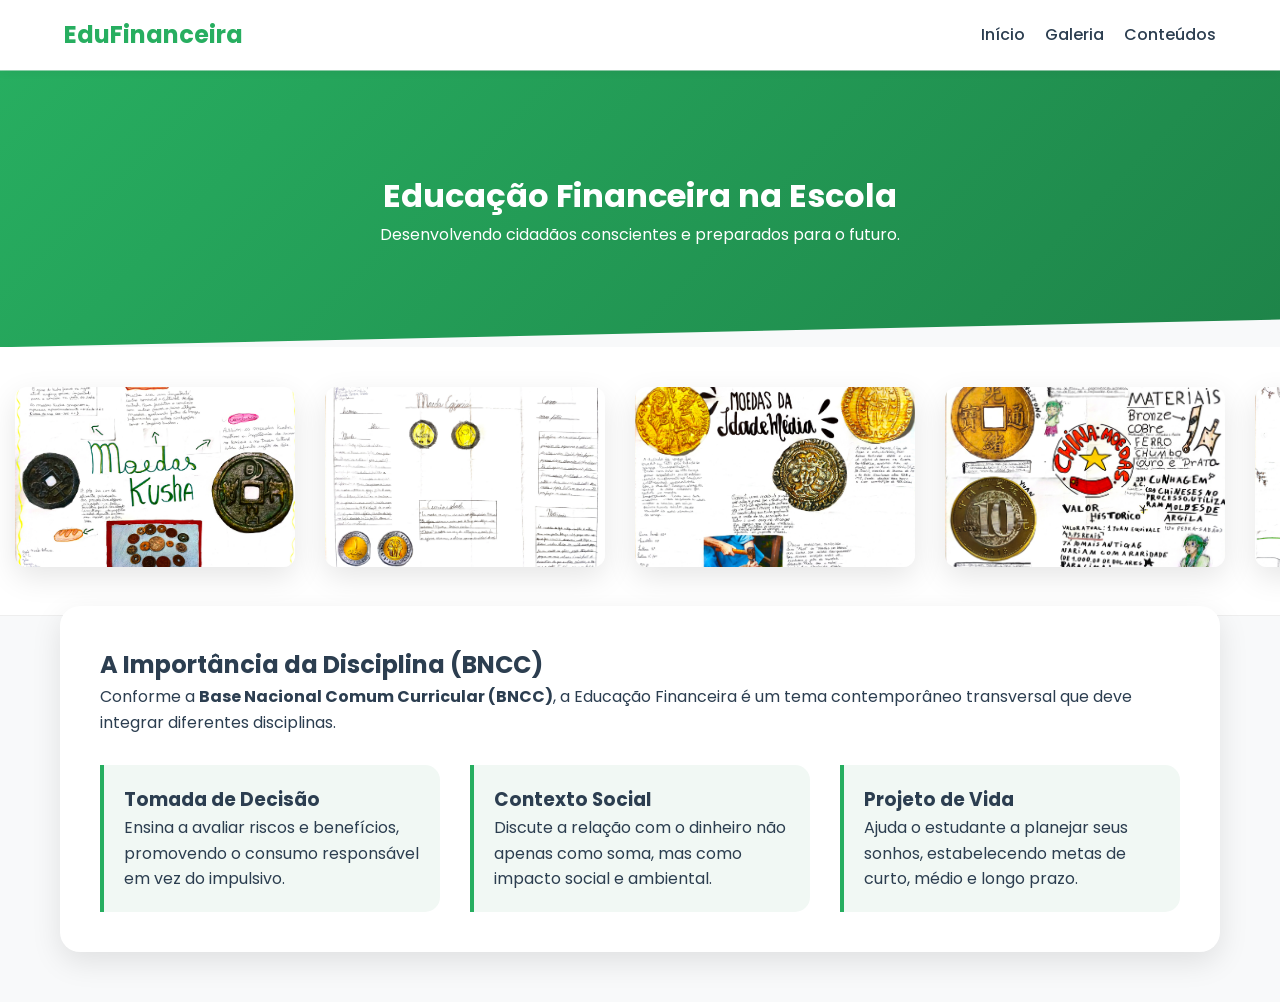
==== index.html @ 7f859f15 "Add initial EduFinanceira site pages and assets Introduce the initial website for EduFinanceira: add" ====
<!DOCTYPE html>
<html lang="pt-br">
<head>
    <meta charset="UTF-8">
    <meta name="viewport" content="width=device-width, initial-scale=1.0">
    <title>Educação Financeira - BNCC</title>
    <link href="https://fonts.googleapis.com/css2?family=Poppins:wght@300;400;600;700&display=swap" rel="stylesheet">
    <link href="https://unpkg.com/aos@2.3.1/dist/aos.css" rel="stylesheet">
    <link rel="stylesheet" href="css/style.css">
</head>
<body>
    <nav>
        <div class="logo">EduFinanceira</div>
        <ul class="nav-links">
            <li><a href="index.html">Início</a></li>
            <li><a href="galeria.html">Galeria</a></li>
            <li><a href="conteudos.html">Conteúdos</a></li>
        </ul>
    </nav>

    <header>
        <h1 data-aos="zoom-in">Educação Financeira na Escola</h1>
        <p data-aos="fade-up" data-aos-delay="200">Desenvolvendo cidadãos conscientes e preparados para o futuro.</p>
    </header>

    <a href="galeria.html" title="Clique para ver a galeria completa" style="text-decoration: none; display: block;">
        <section class="slider">
            <div class="slider-track" id="slider-home">
                </div>
        </section>
    </a>

    <div class="container">
        <article class="bncc-card" data-aos="fade-up">
            <h2>A Importância da Disciplina (BNCC)</h2>
            <p>Conforme a <b>Base Nacional Comum Curricular (BNCC)</b>, a Educação Financeira é um tema contemporâneo transversal que deve integrar diferentes disciplinas.</p>
            
            <div class="bncc-grid">
                <div class="bncc-item" data-aos="fade-right" data-aos-delay="100">
                    <h3>Tomada de Decisão</h3>
                    <p>Ensina a avaliar riscos e benefícios, promovendo o consumo responsável em vez do impulsivo.</p>
                </div>
                <div class="bncc-item" data-aos="fade-up" data-aos-delay="200">
                    <h3>Contexto Social</h3>
                    <p>Discute a relação com o dinheiro não apenas como soma, mas como impacto social e ambiental.</p>
                </div>
                <div class="bncc-item" data-aos="fade-left" data-aos-delay="300">
                    <h3>Projeto de Vida</h3>
                    <p>Ajuda o estudante a planejar seus sonhos, estabelecendo metas de curto, médio e longo prazo.</p>
                </div>
            </div>
        </article>
    </div>

    <script src="https://unpkg.com/aos@2.3.1/dist/aos.js"></script>
    <script>
        AOS.init({ duration: 800, once: true });
    </script>
    <script src="js/script.js"></script>
</body>
</html>
---- css/style.css ----
/* Importação de Fonte Externa */
@import url('https://fonts.googleapis.com/css2?family=Poppins:wght@300;400;600;700&display=swap');

/* Variáveis de Cores e Estilo */
:root {
    --primary: #27ae60;
    --primary-dark: #1e8449;
    --dark: #2c3e50;
    --light: #f8f9fa;
    --white: #ffffff;
    --shadow: 0 10px 30px rgba(0,0,0,0.1);
}

/* Reset Geral */
* { 
    margin: 0; 
    padding: 0; 
    box-sizing: border-box; 
}

body {
    font-family: 'Poppins', sans-serif;
    background-color: var(--light);
    color: var(--dark);
    line-height: 1.6;
}

/* --- Navegação --- */
nav {
    background: var(--white);
    padding: 1rem 5%;
    display: flex;
    justify-content: space-between;
    align-items: center;
    position: sticky;
    top: 0;
    z-index: 1000;
    box-shadow: 0 2px 10px rgba(0,0,0,0.05);
}

.logo { 
    font-size: 1.5rem; 
    font-weight: 700; 
    color: var(--primary); 
}

.nav-links { 
    display: flex; 
    list-style: none; 
    gap: 20px; 
}

.nav-links a { 
    text-decoration: none; 
    color: var(--dark); 
    font-weight: 500; 
    transition: 0.3s; 
}

.nav-links a:hover { 
    color: var(--primary); 
}

/* --- Header --- */
header {
    background: linear-gradient(135deg, var(--primary), var(--primary-dark));
    color: white;
    padding: 100px 20px;
    text-align: center;
    clip-path: polygon(0 0, 100% 0, 100% 90%, 0% 100%);
}

.container { 
    max-width: 1200px; 
    margin: auto; 
    padding: 50px 20px; 
}

/* --- Carrossel Infinito (Home) --- */
.slider {
    overflow: hidden;
    background: var(--white);
    padding: 40px 0;
    white-space: nowrap;
    position: relative;
    border-bottom: 1px solid #eee;
}

.slider-track {
    display: inline-block;
    animation: scroll 60s linear infinite;
}

.slider-track img {
    width: 280px;
    height: 180px;
    object-fit: cover;
    margin: 0 15px;
    border-radius: 12px;
    box-shadow: var(--shadow);
}

@keyframes scroll {
    from { transform: translateX(0); }
    to { transform: translateX(-50%); }
}

/* --- Seção BNCC (Cards Informativos) --- */
.bncc-card {
    background: var(--white);
    border-radius: 20px;
    padding: 40px;
    margin-top: -60px; /* Sobrepõe levemente o header */
    box-shadow: var(--shadow);
    position: relative;
    z-index: 10;
}

.bncc-grid {
    display: grid;
    grid-template-columns: repeat(auto-fit, minmax(250px, 1fr));
    gap: 30px;
    margin-top: 30px;
}

.bncc-item {
    padding: 20px;
    border-left: 4px solid var(--primary);
    background: #f1f8f4;
    border-radius: 0 15px 15px 0;
}

/* --- Galeria Masonry (Estilo Pinterest) --- */
.masonry-gallery {
    column-count: 3;
    column-gap: 20px;
    padding: 20px 0;
}

.gallery-item {
    display: inline-block;
    width: 100%;
    margin-bottom: 20px;
    border-radius: 15px;
    overflow: hidden;
    box-shadow: var(--shadow);
    transition: 0.4s ease;
    background: white;
}

.gallery-item img { 
    width: 100%; 
    display: block; 
    transition: 0.5s;
}

.gallery-item:hover { 
    transform: translateY(-8px) scale(1.02); 
}

/* --- Responsividade (Ajustes para Tablet e Celular) --- */

/* Tablets */
@media (max-width: 900px) {
    .masonry-gallery { 
        column-count: 2; 
    }
    header {
        padding: 70px 20px;
    }
}

/* Celulares */
@media (max-width: 600px) {
    .masonry-gallery { 
        column-count: 1; 
    }
    .nav-links {
        gap: 10px;
        font-size: 0.9rem;
    }
    .bncc-card {
        padding: 20px;
    }
}
/* Estilos Extras para Conteúdos */
.search-container {
    margin: -30px auto 40px;
    max-width: 600px;
    position: relative;
    z-index: 20;
}

.search-container input {
    width: 100%;
    padding: 15px 25px;
    border-radius: 30px;
    border: none;
    box-shadow: var(--shadow);
    font-size: 1rem;
    outline: none;
}

.video-grid {
    display: grid;
    grid-template-columns: repeat(auto-fit, minmax(300px, 1fr));
    gap: 25px;
}

.video-card {
    background: var(--white);
    border-radius: 15px;
    overflow: hidden;
    box-shadow: var(--shadow);
    transition: 0.3s;
}

.video-card:hover { transform: translateY(-5px); }

.video-card iframe { width: 100%; height: 200px; border: none; }

.video-info { padding: 15px; }

.video-info h4 { color: var(--primary); margin-bottom: 5px; }

.podcast-card {
    display: flex;
    align-items: center;
    gap: 20px;
    background: var(--white);
    padding: 20px;
    border-radius: 15px;
    box-shadow: var(--shadow);
}

@media (max-width: 600px) {
    .podcast-card { flex-direction: column; text-align: center; }
}

.data-table {
    width: 100%;
    border-collapse: collapse;
    margin-top: 20px;
    background: white;
}

.data-table th { background: var(--primary); color: white; padding: 12px; }
.data-table td { padding: 12px; border-bottom: 1px solid #eee; }

/* Estilos para a Tabela e Listas Acadêmicas */
.data-table {
    width: 100%;
    border-collapse: collapse;
    margin: 20px 0;
    background: white;
    font-size: 0.9rem;
}
.data-table th { background: var(--primary); color: white; padding: 12px; text-align: left; }
.data-table td { padding: 10px; border-bottom: 1px solid #eee; }

.history-section {
    background: #fff;
    padding: 30px;
    border-radius: 15px;
    margin-bottom: 30px;
    box-shadow: var(--shadow);
}

.download-grid {
    display: grid;
    grid-template-columns: repeat(auto-fit, minmax(200px, 1fr));
    gap: 15px;
    margin-top: 20px;
}

.btn-download {
    display: block;
    text-align: center;
    padding: 10px;
    background: var(--light);
    color: var(--primary);
    text-decoration: none;
    border: 2px solid var(--primary);
    border-radius: 8px;
    font-weight: 600;
    transition: 0.3s;
}
.btn-download:hover { background: var(--primary); color: white; }
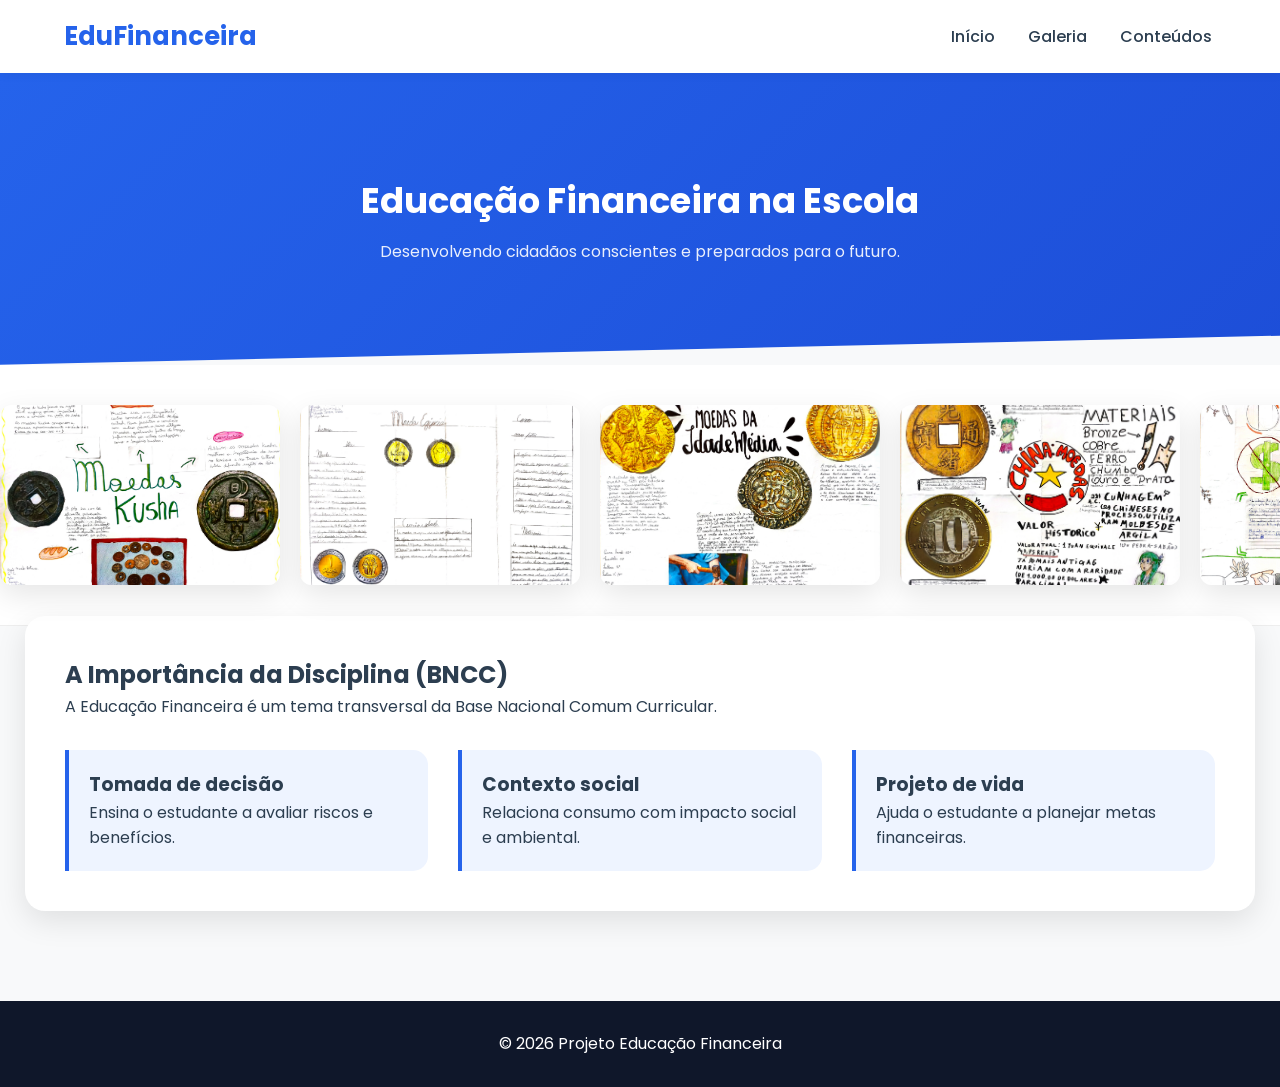
==== commit a0c4a73f: "Revamp site layout, content and styles Update project README with badges and a full project overview" ====
--- a/index.html
+++ b/index.html
@@ -1,61 +1,129 @@
 <!DOCTYPE html>
 <html lang="pt-br">
+
 <head>
-    <meta charset="UTF-8">
-    <meta name="viewport" content="width=device-width, initial-scale=1.0">
-    <title>Educação Financeira - BNCC</title>
-    <link href="https://fonts.googleapis.com/css2?family=Poppins:wght@300;400;600;700&display=swap" rel="stylesheet">
-    <link href="https://unpkg.com/aos@2.3.1/dist/aos.css" rel="stylesheet">
-    <link rel="stylesheet" href="css/style.css">
+
+<meta charset="UTF-8">
+<meta name="viewport" content="width=device-width, initial-scale=1.0">
+
+<title>Educação Financeira - BNCC</title>
+
+<link rel="stylesheet" href="css/style.css">
+
+<link href="https://fonts.googleapis.com/css2?family=Poppins:wght@300;400;600;700&display=swap" rel="stylesheet">
+
 </head>
+
 <body>
-    <nav>
-        <div class="logo">EduFinanceira</div>
-        <ul class="nav-links">
-            <li><a href="index.html">Início</a></li>
-            <li><a href="galeria.html">Galeria</a></li>
-            <li><a href="conteudos.html">Conteúdos</a></li>
-        </ul>
-    </nav>
 
-    <header>
-        <h1 data-aos="zoom-in">Educação Financeira na Escola</h1>
-        <p data-aos="fade-up" data-aos-delay="200">Desenvolvendo cidadãos conscientes e preparados para o futuro.</p>
-    </header>
 
-    <a href="galeria.html" title="Clique para ver a galeria completa" style="text-decoration: none; display: block;">
-        <section class="slider">
-            <div class="slider-track" id="slider-home">
-                </div>
-        </section>
-    </a>
+<!-- NAVBAR -->
+<nav>
 
-    <div class="container">
-        <article class="bncc-card" data-aos="fade-up">
-            <h2>A Importância da Disciplina (BNCC)</h2>
-            <p>Conforme a <b>Base Nacional Comum Curricular (BNCC)</b>, a Educação Financeira é um tema contemporâneo transversal que deve integrar diferentes disciplinas.</p>
-            
-            <div class="bncc-grid">
-                <div class="bncc-item" data-aos="fade-right" data-aos-delay="100">
-                    <h3>Tomada de Decisão</h3>
-                    <p>Ensina a avaliar riscos e benefícios, promovendo o consumo responsável em vez do impulsivo.</p>
-                </div>
-                <div class="bncc-item" data-aos="fade-up" data-aos-delay="200">
-                    <h3>Contexto Social</h3>
-                    <p>Discute a relação com o dinheiro não apenas como soma, mas como impacto social e ambiental.</p>
-                </div>
-                <div class="bncc-item" data-aos="fade-left" data-aos-delay="300">
-                    <h3>Projeto de Vida</h3>
-                    <p>Ajuda o estudante a planejar seus sonhos, estabelecendo metas de curto, médio e longo prazo.</p>
-                </div>
-            </div>
-        </article>
-    </div>
+<div class="logo">EduFinanceira</div>
 
-    <script src="https://unpkg.com/aos@2.3.1/dist/aos.js"></script>
-    <script>
-        AOS.init({ duration: 800, once: true });
-    </script>
-    <script src="js/script.js"></script>
+<div class="menu-toggle">☰</div>
+
+<ul class="nav-links">
+
+<li><a href="index.html">Início</a></li>
+<li><a href="galeria.html">Galeria</a></li>
+<li><a href="conteudos.html">Conteúdos</a></li>
+
+</ul>
+
+</nav>
+
+
+
+<header>
+
+<h1>Educação Financeira na Escola</h1>
+
+<p>Desenvolvendo cidadãos conscientes e preparados para o futuro.</p>
+
+</header>
+
+
+<a href="galeria.html">
+
+<section class="slider">
+
+<div class="slider-track" id="slider-home"></div>
+
+</section>
+
+</a>
+
+
+
+<div class="container">
+
+<article class="bncc-card">
+
+<h2>A Importância da Disciplina (BNCC)</h2>
+
+<p>
+A Educação Financeira é um tema transversal da Base Nacional Comum Curricular.
+</p>
+
+<div class="bncc-grid">
+
+<div class="bncc-item">
+
+<h3>Tomada de decisão</h3>
+
+<p>Ensina o estudante a avaliar riscos e benefícios.</p>
+
+</div>
+
+
+<div class="bncc-item">
+
+<h3>Contexto social</h3>
+
+<p>Relaciona consumo com impacto social e ambiental.</p>
+
+</div>
+
+
+<div class="bncc-item">
+
+<h3>Projeto de vida</h3>
+
+<p>Ajuda o estudante a planejar metas financeiras.</p>
+
+</div>
+
+</div>
+
+</article>
+
+</div>
+
+
+<footer>
+
+<p>© 2026 Projeto Educação Financeira</p>
+
+</footer>
+
+
+<script src="js/script.js"></script>
+
+<script>
+
+const toggle=document.querySelector(".menu-toggle");
+const menu=document.querySelector(".nav-links");
+
+toggle.onclick=()=>{
+
+menu.classList.toggle("active");
+
+}
+
+</script>
+
 </body>
+
 </html>
--- a/css/style.css
+++ b/css/style.css
@@ -1,288 +1,995 @@
-/* Importação de Fonte Externa */
+/* ============================= */
+/* EDUFINANCEIRA - CSS PRINCIPAL */
+/* ============================= */
+
 @import url('https://fonts.googleapis.com/css2?family=Poppins:wght@300;400;600;700&display=swap');
 
-/* Variáveis de Cores e Estilo */
-:root {
-    --primary: #27ae60;
-    --primary-dark: #1e8449;
-    --dark: #2c3e50;
-    --light: #f8f9fa;
-    --white: #ffffff;
-    --shadow: 0 10px 30px rgba(0,0,0,0.1);
-}
-
-/* Reset Geral */
-* { 
-    margin: 0; 
-    padding: 0; 
-    box-sizing: border-box; 
-}
-
-body {
-    font-family: 'Poppins', sans-serif;
-    background-color: var(--light);
-    color: var(--dark);
-    line-height: 1.6;
-}
-
-/* --- Navegação --- */
-nav {
-    background: var(--white);
-    padding: 1rem 5%;
-    display: flex;
-    justify-content: space-between;
-    align-items: center;
-    position: sticky;
-    top: 0;
-    z-index: 1000;
-    box-shadow: 0 2px 10px rgba(0,0,0,0.05);
-}
-
-.logo { 
-    font-size: 1.5rem; 
-    font-weight: 700; 
-    color: var(--primary); 
-}
-
-.nav-links { 
-    display: flex; 
-    list-style: none; 
-    gap: 20px; 
-}
-
-.nav-links a { 
-    text-decoration: none; 
-    color: var(--dark); 
-    font-weight: 500; 
-    transition: 0.3s; 
-}
-
-.nav-links a:hover { 
-    color: var(--primary); 
-}
-
-/* --- Header --- */
-header {
-    background: linear-gradient(135deg, var(--primary), var(--primary-dark));
-    color: white;
-    padding: 100px 20px;
-    text-align: center;
-    clip-path: polygon(0 0, 100% 0, 100% 90%, 0% 100%);
-}
-
-.container { 
-    max-width: 1200px; 
-    margin: auto; 
-    padding: 50px 20px; 
-}
-
-/* --- Carrossel Infinito (Home) --- */
-.slider {
-    overflow: hidden;
-    background: var(--white);
-    padding: 40px 0;
-    white-space: nowrap;
-    position: relative;
-    border-bottom: 1px solid #eee;
-}
-
-.slider-track {
-    display: inline-block;
-    animation: scroll 60s linear infinite;
-}
-
-.slider-track img {
-    width: 280px;
-    height: 180px;
-    object-fit: cover;
-    margin: 0 15px;
-    border-radius: 12px;
-    box-shadow: var(--shadow);
-}
-
-@keyframes scroll {
-    from { transform: translateX(0); }
-    to { transform: translateX(-50%); }
-}
-
-/* --- Seção BNCC (Cards Informativos) --- */
-.bncc-card {
-    background: var(--white);
-    border-radius: 20px;
-    padding: 40px;
-    margin-top: -60px; /* Sobrepõe levemente o header */
-    box-shadow: var(--shadow);
-    position: relative;
-    z-index: 10;
-}
-
-.bncc-grid {
-    display: grid;
-    grid-template-columns: repeat(auto-fit, minmax(250px, 1fr));
-    gap: 30px;
-    margin-top: 30px;
-}
-
-.bncc-item {
-    padding: 20px;
-    border-left: 4px solid var(--primary);
-    background: #f1f8f4;
-    border-radius: 0 15px 15px 0;
-}
-
-/* --- Galeria Masonry (Estilo Pinterest) --- */
-.masonry-gallery {
-    column-count: 3;
-    column-gap: 20px;
-    padding: 20px 0;
-}
-
-.gallery-item {
-    display: inline-block;
-    width: 100%;
-    margin-bottom: 20px;
-    border-radius: 15px;
-    overflow: hidden;
-    box-shadow: var(--shadow);
-    transition: 0.4s ease;
-    background: white;
-}
-
-.gallery-item img { 
-    width: 100%; 
-    display: block; 
-    transition: 0.5s;
-}
-
-.gallery-item:hover { 
-    transform: translateY(-8px) scale(1.02); 
-}
-
-/* --- Responsividade (Ajustes para Tablet e Celular) --- */
-
-/* Tablets */
-@media (max-width: 900px) {
-    .masonry-gallery { 
-        column-count: 2; 
-    }
-    header {
-        padding: 70px 20px;
-    }
-}
-
-/* Celulares */
-@media (max-width: 600px) {
-    .masonry-gallery { 
-        column-count: 1; 
-    }
-    .nav-links {
-        gap: 10px;
-        font-size: 0.9rem;
-    }
-    .bncc-card {
-        padding: 20px;
-    }
-}
-/* Estilos Extras para Conteúdos */
-.search-container {
-    margin: -30px auto 40px;
-    max-width: 600px;
-    position: relative;
-    z-index: 20;
-}
-
-.search-container input {
-    width: 100%;
-    padding: 15px 25px;
-    border-radius: 30px;
-    border: none;
-    box-shadow: var(--shadow);
-    font-size: 1rem;
-    outline: none;
-}
-
-.video-grid {
-    display: grid;
-    grid-template-columns: repeat(auto-fit, minmax(300px, 1fr));
-    gap: 25px;
-}
-
-.video-card {
-    background: var(--white);
-    border-radius: 15px;
-    overflow: hidden;
-    box-shadow: var(--shadow);
-    transition: 0.3s;
-}
-
-.video-card:hover { transform: translateY(-5px); }
-
-.video-card iframe { width: 100%; height: 200px; border: none; }
-
-.video-info { padding: 15px; }
-
-.video-info h4 { color: var(--primary); margin-bottom: 5px; }
-
-.podcast-card {
-    display: flex;
-    align-items: center;
-    gap: 20px;
-    background: var(--white);
-    padding: 20px;
-    border-radius: 15px;
-    box-shadow: var(--shadow);
-}
-
-@media (max-width: 600px) {
-    .podcast-card { flex-direction: column; text-align: center; }
-}
-
-.data-table {
-    width: 100%;
-    border-collapse: collapse;
-    margin-top: 20px;
-    background: white;
-}
-
-.data-table th { background: var(--primary); color: white; padding: 12px; }
-.data-table td { padding: 12px; border-bottom: 1px solid #eee; }
-
-/* Estilos para a Tabela e Listas Acadêmicas */
-.data-table {
-    width: 100%;
-    border-collapse: collapse;
-    margin: 20px 0;
-    background: white;
-    font-size: 0.9rem;
-}
-.data-table th { background: var(--primary); color: white; padding: 12px; text-align: left; }
-.data-table td { padding: 10px; border-bottom: 1px solid #eee; }
-
-.history-section {
-    background: #fff;
-    padding: 30px;
-    border-radius: 15px;
-    margin-bottom: 30px;
-    box-shadow: var(--shadow);
-}
-
-.download-grid {
-    display: grid;
-    grid-template-columns: repeat(auto-fit, minmax(200px, 1fr));
-    gap: 15px;
-    margin-top: 20px;
-}
-
-.btn-download {
-    display: block;
-    text-align: center;
-    padding: 10px;
-    background: var(--light);
-    color: var(--primary);
-    text-decoration: none;
-    border: 2px solid var(--primary);
-    border-radius: 8px;
-    font-weight: 600;
-    transition: 0.3s;
-}
-.btn-download:hover { background: var(--primary); color: white; }+:root{
+
+--primary:#2563eb;
+--primary-dark:#1d4ed8;
+
+--dark:#2c3e50;
+--light:#f8f9fa;
+--white:#ffffff;
+
+--shadow:0 10px 30px rgba(0,0,0,0.1);
+
+}
+
+*{
+margin:0;
+padding:0;
+box-sizing:border-box;
+}
+
+body{
+
+font-family:'Poppins',sans-serif;
+background:var(--light);
+color:var(--dark);
+line-height:1.6;
+
+}
+
+
+/* ================= NAVBAR ================= */
+
+nav{
+
+background:var(--white);
+
+padding:1rem 5%;
+
+display:flex;
+justify-content:space-between;
+align-items:center;
+
+flex-wrap:wrap;
+
+position:sticky;
+top:0;
+
+z-index:1000;
+
+box-shadow:0 2px 10px rgba(0,0,0,0.05);
+
+}
+
+.logo{
+
+font-size:1.6rem;
+font-weight:700;
+
+color:var(--primary);
+
+}
+
+.nav-links{
+
+display:flex;
+list-style:none;
+
+gap:25px;
+
+flex-wrap:wrap;
+
+}
+
+/* LINKS DO MENU */
+
+.nav-links a{
+
+text-decoration:none;
+color:var(--dark);
+font-weight:500;
+
+padding:6px 4px;
+
+position:relative;
+
+transition:color .3s;
+
+}
+
+/* ANIMAÇÃO LINHA */
+
+.nav-links a::after{
+
+content:"";
+
+position:absolute;
+
+left:0;
+bottom:-4px;
+
+width:0;
+height:2px;
+
+background:var(--primary);
+
+transition:width .3s ease;
+
+}
+
+.nav-links a:hover::after{
+
+width:100%;
+
+}
+
+.nav-links a:hover{
+
+color:var(--primary);
+
+}
+
+
+/* MENU Retratio */
+.menu-toggle{
+
+display:none;
+
+font-size:1.8rem;
+cursor:pointer;
+
+}
+
+@media(max-width:768px){
+
+.menu-toggle{
+display:block;
+}
+
+.nav-links{
+
+display:none;
+flex-direction:column;
+
+width:100%;
+background:white;
+
+padding:10px 0;
+
+}
+
+.nav-links.active{
+display:flex;
+}
+
+}
+/* ================= HEADER ================= */
+
+header{
+
+background:linear-gradient(135deg,var(--primary),var(--primary-dark));
+
+color:white;
+
+padding:100px 20px;
+
+text-align:center;
+
+clip-path:polygon(0 0,100% 0,100% 90%,0 100%);
+
+}
+
+header h1{
+
+font-size:2.2rem;
+margin-bottom:10px;
+
+}
+
+header p{
+
+opacity:0.9;
+
+}
+
+
+/* ================= CONTAINER ================= */
+
+.container{
+
+max-width:1300px;
+
+margin:auto;
+
+padding:50px 25px;
+
+animation:fadePage .6s ease;
+
+}
+
+@keyframes fadePage{
+
+from{
+opacity:0;
+transform:translateY(10px);
+}
+
+to{
+opacity:1;
+transform:translateY(0);
+}
+
+}
+
+/* ================= SLIDER ================= */
+
+.slider{
+
+overflow:hidden;
+background:white;
+padding:40px 0;
+
+border-bottom:1px solid #eee;
+
+}
+
+.slider-track{
+
+display:flex;
+gap:20px;
+
+animation:scroll 60s linear infinite;
+
+}
+
+.slider-track img{
+
+width:280px;
+height:180px;
+
+object-fit:cover;
+
+border-radius:12px;
+
+box-shadow:var(--shadow);
+
+flex-shrink:0;
+
+}
+
+@keyframes scroll{
+
+0%{transform:translateX(0)}
+100%{transform:translateX(-50%)}
+
+}
+
+
+/* ================= BNCC ================= */
+
+.bncc-card{
+
+background:white;
+
+border-radius:20px;
+
+padding:40px;
+
+margin-top:-60px;
+
+box-shadow:var(--shadow);
+
+}
+
+.bncc-grid{
+
+display:grid;
+
+grid-template-columns:repeat(auto-fit,minmax(250px,1fr));
+
+gap:30px;
+
+margin-top:30px;
+
+}
+
+.bncc-item{
+
+padding:20px;
+
+border-left:4px solid var(--primary);
+
+background:#eef4ff;
+
+border-radius:0 15px 15px 0;
+
+}
+
+
+/* ================= GALERIA ================= */
+
+.masonry-gallery{
+
+column-count:3;
+column-gap:20px;
+
+padding:20px 0;
+
+}
+
+.gallery-item{
+
+break-inside:avoid;
+
+margin-bottom:20px;
+
+border-radius:15px;
+
+overflow:hidden;
+
+box-shadow:var(--shadow);
+
+transition:.4s;
+
+}
+
+.gallery-item img{
+
+width:100%;
+display:block;
+transition:.4s;
+
+}
+
+.gallery-item:hover{
+
+transform:translateY(-8px) scale(1.02);
+
+}
+
+.gallery-item:hover img{
+
+transform:scale(1.05);
+
+}
+
+
+/* ================= VIDEO ================= */
+
+.video-grid{
+
+display:grid;
+
+grid-template-columns:repeat(auto-fit,minmax(300px,1fr));
+
+gap:30px;
+
+margin-top:25px;
+
+}
+
+.video-card{
+
+background:white;
+
+border-radius:15px;
+
+overflow:hidden;
+
+box-shadow:var(--shadow);
+
+}
+
+.video-card iframe{
+
+width:100%;
+aspect-ratio:16/9;
+
+border:none;
+
+}
+
+.video-info{
+
+padding:15px;
+
+}
+
+.video-info h4{
+
+color:var(--primary);
+
+}
+
+.destaque-video{
+
+max-width:800px;
+margin:auto;
+
+}
+
+
+/* ================= TABELA ================= */
+/* ================= TABELA PADRÃO ================= */
+
+.data-table{
+
+width:100%;
+
+border-collapse:collapse;
+
+margin-top:20px;
+
+background:white;
+
+border-radius:10px;
+
+overflow:hidden;
+
+}
+
+.data-table th{
+
+background:var(--primary);
+
+color:white;
+
+padding:12px;
+
+text-align:left;
+
+}
+
+.data-table td{
+
+padding:12px;
+
+border-bottom:1px solid #eee;
+
+}
+
+.data-table tbody tr:hover{
+
+background:#f1f5ff;
+
+}
+
+
+/* ================= TABELA DESKTOP ================= */
+
+.table-desktop{
+display:block;
+}
+
+
+/* ================= TABELA MOBILE ================= */
+
+.table-mobile{
+display:none;
+}
+
+
+/* ================= ESTILO MOBILE (mesmo visual da tabela) ================= */
+
+.mobile-row{
+
+background:white;
+
+border-bottom:1px solid #eee;
+
+padding:12px;
+
+}
+
+.mobile-row:last-child{
+border-bottom:none;
+}
+
+.mobile-row strong{
+
+display:block;
+
+background:var(--primary);
+
+color:white;
+
+padding:8px;
+
+border-radius:6px;
+
+margin-bottom:8px;
+
+}
+
+
+/* ================= RESPONSIVO ================= */
+
+@media(max-width:700px){
+
+.table-desktop{
+display:none;
+}
+
+.table-mobile{
+display:block;
+}
+
+.mobile-row{
+
+border-radius:10px;
+
+margin-bottom:12px;
+
+box-shadow:0 3px 8px rgba(0,0,0,0.08);
+
+}
+
+}
+/* ================= DOWNLOAD ================= */
+
+.download-grid{
+
+display:grid;
+
+grid-template-columns:repeat(auto-fit,minmax(200px,1fr));
+
+gap:15px;
+
+margin-top:20px;
+
+}
+
+.btn-download{
+
+display:block;
+
+text-align:center;
+
+padding:10px;
+
+background:var(--light);
+
+color:var(--primary);
+
+text-decoration:none;
+
+border:2px solid var(--primary);
+
+border-radius:8px;
+
+font-weight:600;
+
+transition:.3s;
+
+}
+
+.btn-download:hover{
+
+background:var(--primary);
+color:white;
+
+}
+
+
+/* ================= SPOTIFY STYLE PODCAST ================= */
+
+.spotify-player{
+
+display:flex;
+
+align-items:center;
+
+gap:25px;
+
+background:#111827;
+
+color:white;
+
+padding:25px;
+
+border-radius:18px;
+
+box-shadow:0 10px 30px rgba(0,0,0,0.25);
+
+max-width:750px;
+
+margin:auto;
+
+transition:transform .3s ease;
+
+}
+
+.spotify-player:hover{
+
+transform:translateY(-5px);
+
+}
+
+/* CAPA */
+
+.podcast-cover{
+
+width:120px;
+
+height:120px;
+
+border-radius:12px;
+
+object-fit:cover;
+
+box-shadow:0 6px 15px rgba(0,0,0,0.3);
+
+}
+
+/* TEXTO */
+
+.spotify-info h4{
+
+margin-bottom:6px;
+
+font-size:18px;
+
+color:#22c55e;
+
+}
+
+.spotify-info p{
+
+font-size:14px;
+
+opacity:.85;
+
+margin-bottom:10px;
+
+}
+
+/* PLAYER */
+
+.spotify-audio{
+
+width:100%;
+
+filter:invert(1);
+
+}
+
+/* MOBILE */
+
+@media(max-width:600px){
+
+.spotify-player{
+
+flex-direction:column;
+
+text-align:center;
+
+}
+
+.podcast-cover{
+
+width:100px;
+height:100px;
+
+}
+
+}
+/* ================= DOWNLOAD CARDS ================= */
+
+.download-card{
+
+display:flex;
+
+align-items:center;
+
+justify-content:center;
+
+padding:18px;
+
+background:white;
+
+border-radius:12px;
+
+box-shadow:var(--shadow);
+
+text-decoration:none;
+
+color:var(--dark);
+
+font-weight:600;
+
+transition:transform .25s ease, box-shadow .25s ease, background .25s ease;
+
+}
+
+/* animação */
+
+.download-card:hover{
+
+transform:translateY(-6px);
+
+box-shadow:0 15px 30px rgba(0,0,0,0.12);
+
+background:var(--primary);
+
+color:white;
+
+}
+/* ================= SEARCH ================= */
+
+.search-container{
+
+margin-bottom:40px;
+text-align:center;
+
+}
+
+#searchInput{
+
+width:100%;
+max-width:600px;
+
+padding:15px;
+
+border-radius:25px;
+
+border:1px solid #ddd;
+
+font-family:'Poppins',sans-serif;
+
+outline:none;
+
+box-shadow:0 4px 6px rgba(0,0,0,0.1);
+
+}
+
+
+/* ================= HISTORIA ================= */
+
+.history-section{
+
+background:white;
+
+padding:35px;
+
+border-radius:20px;
+
+box-shadow:var(--shadow);
+
+margin-bottom:50px;
+
+transition:transform .3s, box-shadow .3s;
+
+}
+
+.history-section:hover{
+
+transform:translateY(-4px);
+
+box-shadow:0 15px 35px rgba(0,0,0,0.1);
+
+}
+
+.history-section h2{
+
+color:var(--primary);
+
+margin-bottom:15px;
+
+}
+
+.history-section p{
+
+margin-bottom:15px;
+
+}
+
+
+/* ================= FOOTER ================= */
+
+footer{
+
+text-align:center;
+
+padding:30px;
+
+background:#0f172a;
+
+color:white;
+
+margin-top:40px;
+
+}
+
+
+/* ================= RESPONSIVO ================= */
+
+@media(max-width:900px){
+
+.masonry-gallery{
+column-count:2;
+}
+
+header{
+padding:70px 20px;
+}
+
+.slider-track img{
+width:220px;
+height:140px;
+}
+
+}
+
+@media(max-width:768px){
+
+nav{
+
+flex-direction:column;
+align-items:flex-start;
+
+}
+
+.nav-links{
+
+flex-direction:column;
+width:100%;
+
+margin-top:10px;
+
+gap:10px;
+
+}
+
+.nav-links li{
+
+width:100%;
+
+}
+
+.nav-links a{
+
+display:block;
+
+padding:8px 0;
+
+}
+
+}
+
+@media(max-width:600px){
+
+.masonry-gallery{
+column-count:1;
+}
+
+.bncc-card{
+padding:20px;
+}
+
+header h1{
+font-size:1.6rem;
+}
+
+.video-card iframe{
+aspect-ratio:16/9;
+}
+
+}
+
+/* VIDEO DESTAQUE */
+
+.video-destaque{
+
+margin-bottom:50px;
+
+}
+
+.video-card{
+
+background:white;
+
+border-radius:18px;
+
+overflow:hidden;
+
+box-shadow:var(--shadow);
+
+transition:transform .3s, box-shadow .3s;
+
+}
+
+.video-card:hover{
+
+transform:translateY(-6px);
+
+box-shadow:0 15px 40px rgba(0,0,0,0.12);
+
+}
+
+.video-info{
+
+padding:18px;
+
+}
+
+.video-info h4{
+
+color:var(--primary);
+margin-bottom:6px;
+
+}
+
+/* ================= CARD DE APRESENTAÇÃO ================= */
+
+.slide-card{
+
+background:white;
+
+border-radius:16px;
+
+overflow:hidden;
+
+box-shadow:0 4px 14px rgba(0,0,0,0.08);
+
+transition:transform .25s ease, box-shadow .25s ease;
+
+max-width:900px;
+
+margin:30px auto;
+
+}
+
+/* efeito hover leve */
+
+.slide-card:hover{
+
+transform:translateY(-4px);
+
+box-shadow:0 8px 22px rgba(0,0,0,0.12);
+
+}
+
+/* container do slideshare */
+
+.slide-container{
+
+width:100%;
+
+position:relative;
+
+padding-top:56.25%; /* 16:9 */
+
+background:#f4f6fb;
+
+}
+
+/* iframe */
+
+.slide-container iframe{
+
+position:absolute;
+
+top:0;
+left:0;
+
+width:100%;
+height:100%;
+
+border:none;
+
+}
+
+/* texto */
+
+.slide-title{
+
+font-weight:600;
+
+color:var(--primary);
+
+margin-bottom:6px;
+
+}
+
+.slide-desc{
+
+color:#555;
+
+font-size:14px;
+
+}
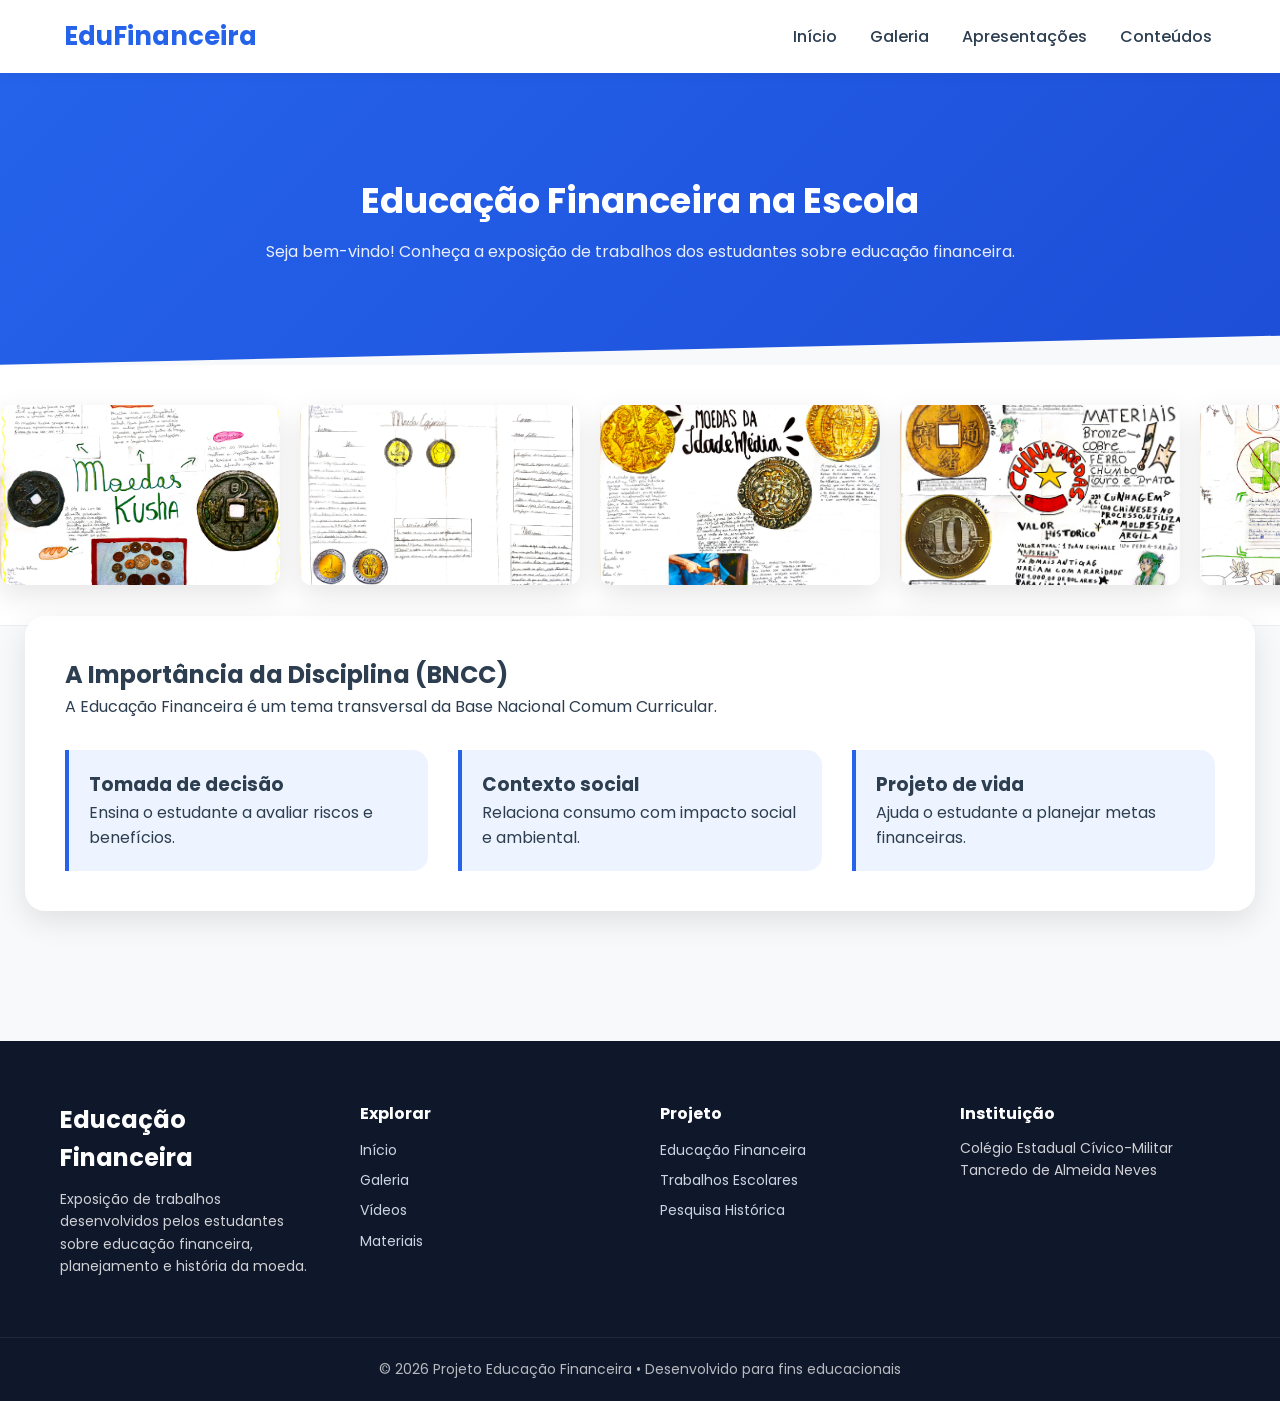
==== commit 9b72f464: "Atualização da pagina Acrescentamos a pagina de apresentação slides além de dar uma arrumada no titu" ====
--- a/index.html
+++ b/index.html
@@ -28,7 +28,9 @@
 
 <li><a href="index.html">Início</a></li>
 <li><a href="galeria.html">Galeria</a></li>
+<li><a href="apresentacao.html">Apresentações</a></li>
 <li><a href="conteudos.html">Conteúdos</a></li>
+
 
 </ul>
 
@@ -40,7 +42,7 @@
 
 <h1>Educação Financeira na Escola</h1>
 
-<p>Desenvolvendo cidadãos conscientes e preparados para o futuro.</p>
+<p>Seja bem-vindo! Conheça a exposição de trabalhos dos estudantes sobre educação financeira.</p>
 
 </header>
 
@@ -102,11 +104,6 @@
 </div>
 
 
-<footer>
-
-<p>© 2026 Projeto Educação Financeira</p>
-
-</footer>
 
 
 <script src="js/script.js"></script>
@@ -124,6 +121,72 @@
 
 </script>
 
+<!-- Footer -->
+
+<footer class="footer">
+
+<div class="footer-wrapper">
+
+<div class="footer-brand">
+
+<h2>Educação Financeira</h2>
+
+<p>
+Exposição de trabalhos desenvolvidos pelos estudantes sobre
+educação financeira, planejamento e história da moeda.
+</p>
+
+</div>
+
+
+<div class="footer-links">
+
+<h4>Explorar</h4>
+
+<a href="index.html">Início</a>
+<a href="galeria.html">Galeria</a>
+<a href="videos.html">Vídeos</a>
+<a href="downloads.html">Materiais</a>
+
+</div>
+
+
+<div class="footer-links">
+
+<h4>Projeto</h4>
+
+<a>Educação Financeira</a>
+<a>Trabalhos Escolares</a>
+<a>Pesquisa Histórica</a>
+
+</div>
+
+
+<div class="footer-school">
+
+<h4>Instituição</h4>
+
+<p>
+Colégio Estadual Cívico-Militar<br>
+Tancredo de Almeida Neves
+</p>
+
+</div>
+
+</div>
+
+
+<div class="footer-bottom">
+
+<p>
+© 2026 Projeto Educação Financeira • Desenvolvido para fins educacionais
+</p>
+
+</div>
+
+</footer>
+
+
 </body>
 
 </html>
--- a/css/style.css
+++ b/css/style.css
@@ -4,6 +4,8 @@
 
 @import url('https://fonts.googleapis.com/css2?family=Poppins:wght@300;400;600;700&display=swap');
 
+/* ================= VARIÁVEIS ================= */
+
 :root{
 
 --primary:#2563eb;
@@ -16,6 +18,8 @@
 --shadow:0 10px 30px rgba(0,0,0,0.1);
 
 }
+
+/* ================= RESET ================= */
 
 *{
 margin:0;
@@ -23,15 +27,25 @@
 box-sizing:border-box;
 }
 
+html{
+scroll-behavior:smooth;
+}
+
 body{
 
 font-family:'Poppins',sans-serif;
 background:var(--light);
 color:var(--dark);
 line-height:1.6;
-
-}
-
+-webkit-font-smoothing:antialiased;
+
+}
+
+img{
+max-width:100%;
+height:auto;
+display:block;
+}
 
 /* ================= NAVBAR ================= */
 
@@ -124,8 +138,8 @@
 
 }
 
-
-/* MENU Retratio */
+/* MENU MOBILE */
+
 .menu-toggle{
 
 display:none;
@@ -158,6 +172,7 @@
 }
 
 }
+
 /* ================= HEADER ================= */
 
 header{
@@ -186,7 +201,6 @@
 opacity:0.9;
 
 }
-
 
 /* ================= CONTAINER ================= */
 
@@ -234,6 +248,7 @@
 gap:20px;
 
 animation:scroll 60s linear infinite;
+will-change:transform;
 
 }
 
@@ -259,7 +274,6 @@
 
 }
 
-
 /* ================= BNCC ================= */
 
 .bncc-card{
@@ -299,7 +313,6 @@
 border-radius:0 15px 15px 0;
 
 }
-
 
 /* ================= GALERIA ================= */
 
@@ -331,7 +344,6 @@
 .gallery-item img{
 
 width:100%;
-display:block;
 transition:.4s;
 
 }
@@ -348,7 +360,6 @@
 
 }
 
-
 /* ================= VIDEO ================= */
 
 .video-grid{
@@ -367,11 +378,21 @@
 
 background:white;
 
-border-radius:15px;
+border-radius:18px;
 
 overflow:hidden;
 
 box-shadow:var(--shadow);
+
+transition:transform .3s, box-shadow .3s;
+
+}
+
+.video-card:hover{
+
+transform:translateY(-6px);
+
+box-shadow:0 15px 40px rgba(0,0,0,0.12);
 
 }
 
@@ -386,13 +407,14 @@
 
 .video-info{
 
-padding:15px;
+padding:18px;
 
 }
 
 .video-info h4{
 
 color:var(--primary);
+margin-bottom:6px;
 
 }
 
@@ -403,9 +425,7 @@
 
 }
 
-
 /* ================= TABELA ================= */
-/* ================= TABELA PADRÃO ================= */
 
 .data-table{
 
@@ -449,22 +469,17 @@
 
 }
 
-
-/* ================= TABELA DESKTOP ================= */
+/* ================= TABELA RESPONSIVA ================= */
 
 .table-desktop{
 display:block;
 }
 
-
-/* ================= TABELA MOBILE ================= */
-
 .table-mobile{
 display:none;
 }
 
-
-/* ================= ESTILO MOBILE (mesmo visual da tabela) ================= */
+/* MOBILE */
 
 .mobile-row{
 
@@ -496,9 +511,6 @@
 
 }
 
-
-/* ================= RESPONSIVO ================= */
-
 @media(max-width:700px){
 
 .table-desktop{
@@ -520,6 +532,7 @@
 }
 
 }
+
 /* ================= DOWNLOAD ================= */
 
 .download-grid{
@@ -565,8 +578,7 @@
 
 }
 
-
-/* ================= SPOTIFY STYLE PODCAST ================= */
+/* ================= PODCAST ================= */
 
 .spotify-player{
 
@@ -600,8 +612,6 @@
 
 }
 
-/* CAPA */
-
 .podcast-cover{
 
 width:120px;
@@ -616,8 +626,6 @@
 
 }
 
-/* TEXTO */
-
 .spotify-info h4{
 
 margin-bottom:6px;
@@ -638,17 +646,12 @@
 
 }
 
-/* PLAYER */
-
 .spotify-audio{
 
 width:100%;
-
 filter:invert(1);
 
 }
-
-/* MOBILE */
 
 @media(max-width:600px){
 
@@ -668,7 +671,8 @@
 }
 
 }
-/* ================= DOWNLOAD CARDS ================= */
+
+/* ================= DOWNLOAD CARD ================= */
 
 .download-card{
 
@@ -696,8 +700,6 @@
 
 }
 
-/* animação */
-
 .download-card:hover{
 
 transform:translateY(-6px);
@@ -709,6 +711,7 @@
 color:white;
 
 }
+
 /* ================= SEARCH ================= */
 
 .search-container{
@@ -735,10 +738,11 @@
 
 box-shadow:0 4px 6px rgba(0,0,0,0.1);
 
-}
-
-
-/* ================= HISTORIA ================= */
+box-sizing:border-box;
+
+}
+
+/* ================= HISTÓRIA ================= */
 
 .history-section{
 
@@ -778,24 +782,112 @@
 
 }
 
-
 /* ================= FOOTER ================= */
-
-footer{
+/* ================= FOOTER MODERNO ================= */
+
+.footer{
+
+background:#0f172a;
+
+color:white;
+
+margin-top:80px;
+
+}
+
+.footer-wrapper{
+
+max-width:1200px;
+
+margin:auto;
+
+padding:60px 20px;
+
+display:grid;
+
+grid-template-columns:repeat(auto-fit,minmax(220px,1fr));
+
+gap:40px;
+
+}
+
+.footer-brand h2{
+
+color:white;
+
+margin-bottom:10px;
+
+}
+
+.footer-brand p{
+
+font-size:14px;
+
+opacity:.8;
+
+line-height:1.6;
+
+}
+
+.footer-links h4{
+
+margin-bottom:12px;
+
+}
+
+.footer-links a{
+
+display:block;
+
+text-decoration:none;
+
+color:#cbd5e1;
+
+margin-bottom:8px;
+
+font-size:14px;
+
+transition:.3s;
+
+}
+
+.footer-links a:hover{
+
+color:white;
+
+transform:translateX(4px);
+
+}
+
+.footer-school h4{
+
+margin-bottom:10px;
+
+}
+
+.footer-school p{
+
+font-size:14px;
+
+opacity:.8;
+
+line-height:1.6;
+
+}
+
+.footer-bottom{
+
+border-top:1px solid rgba(255,255,255,0.1);
 
 text-align:center;
 
-padding:30px;
-
-background:#0f172a;
-
-color:white;
-
-margin-top:40px;
-
-}
-
-
+padding:20px;
+
+font-size:14px;
+
+opacity:.7;
+
+}
 /* ================= RESPONSIVO ================= */
 
 @media(max-width:900px){
@@ -865,131 +957,4 @@
 font-size:1.6rem;
 }
 
-.video-card iframe{
-aspect-ratio:16/9;
-}
-
-}
-
-/* VIDEO DESTAQUE */
-
-.video-destaque{
-
-margin-bottom:50px;
-
-}
-
-.video-card{
-
-background:white;
-
-border-radius:18px;
-
-overflow:hidden;
-
-box-shadow:var(--shadow);
-
-transition:transform .3s, box-shadow .3s;
-
-}
-
-.video-card:hover{
-
-transform:translateY(-6px);
-
-box-shadow:0 15px 40px rgba(0,0,0,0.12);
-
-}
-
-.video-info{
-
-padding:18px;
-
-}
-
-.video-info h4{
-
-color:var(--primary);
-margin-bottom:6px;
-
-}
-
-/* ================= CARD DE APRESENTAÇÃO ================= */
-
-.slide-card{
-
-background:white;
-
-border-radius:16px;
-
-overflow:hidden;
-
-box-shadow:0 4px 14px rgba(0,0,0,0.08);
-
-transition:transform .25s ease, box-shadow .25s ease;
-
-max-width:900px;
-
-margin:30px auto;
-
-}
-
-/* efeito hover leve */
-
-.slide-card:hover{
-
-transform:translateY(-4px);
-
-box-shadow:0 8px 22px rgba(0,0,0,0.12);
-
-}
-
-/* container do slideshare */
-
-.slide-container{
-
-width:100%;
-
-position:relative;
-
-padding-top:56.25%; /* 16:9 */
-
-background:#f4f6fb;
-
-}
-
-/* iframe */
-
-.slide-container iframe{
-
-position:absolute;
-
-top:0;
-left:0;
-
-width:100%;
-height:100%;
-
-border:none;
-
-}
-
-/* texto */
-
-.slide-title{
-
-font-weight:600;
-
-color:var(--primary);
-
-margin-bottom:6px;
-
-}
-
-.slide-desc{
-
-color:#555;
-
-font-size:14px;
-
 }
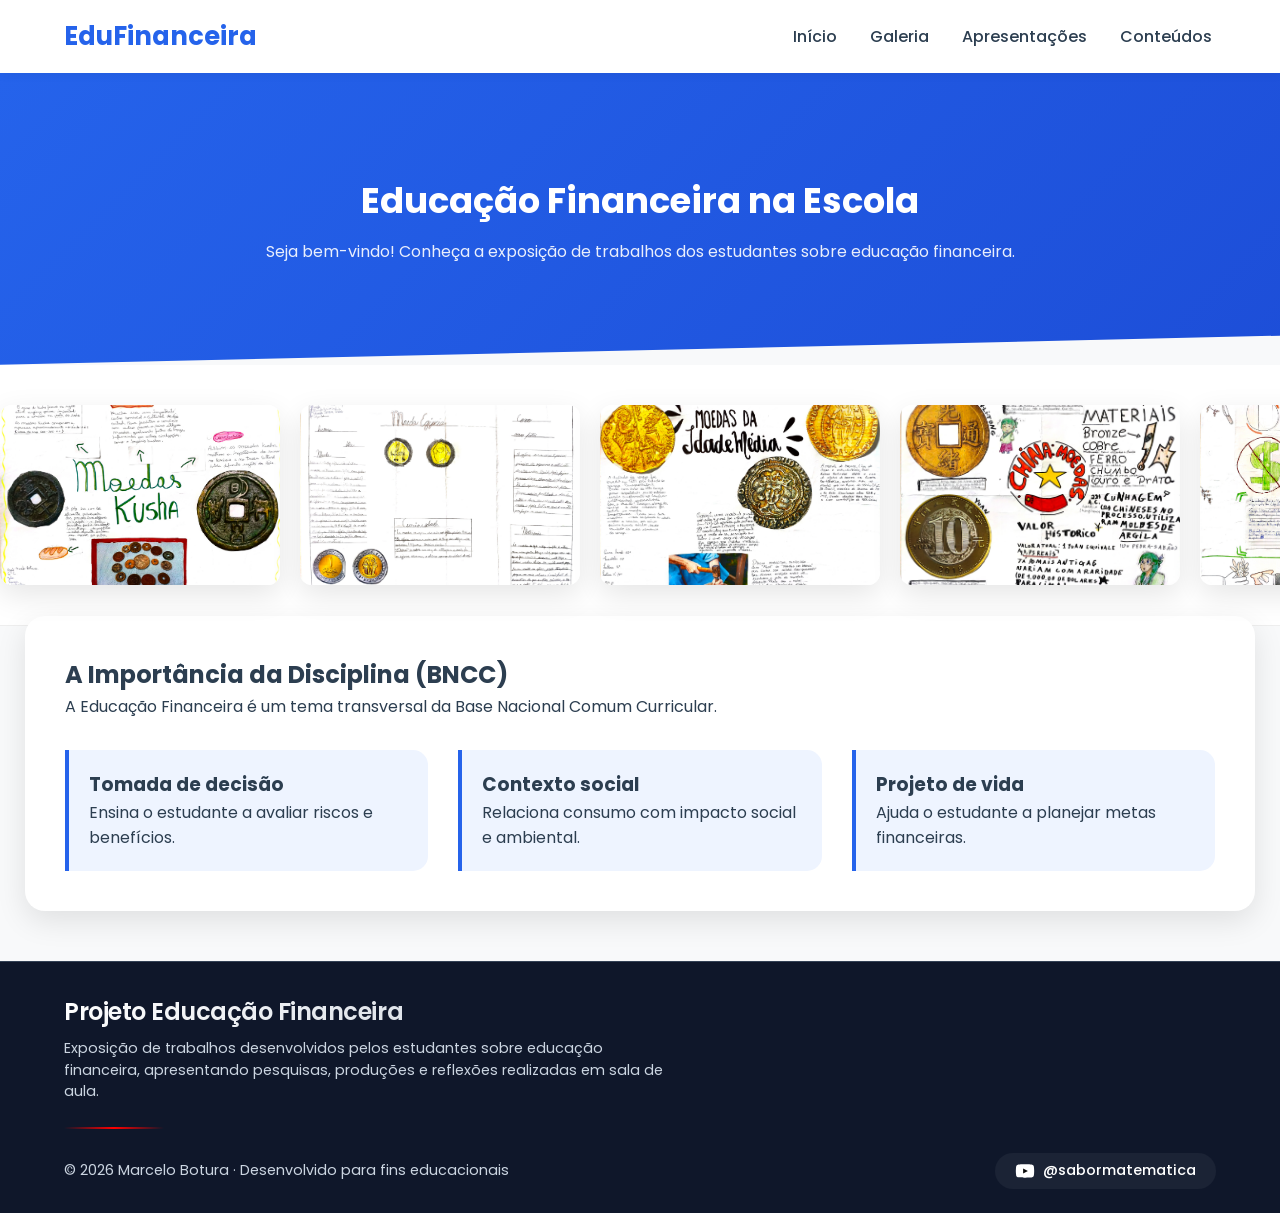
==== commit be0dce51: "Add aula page, new footer, styles & PDFs Add a new aula.html lesson page and corresponding css/aula." ====
--- a/index.html
+++ b/index.html
@@ -122,70 +122,31 @@
 </script>
 
 <!-- Footer -->
-
-<footer class="footer">
-
-<div class="footer-wrapper">
-
-<div class="footer-brand">
-
-<h2>Educação Financeira</h2>
-
-<p>
-Exposição de trabalhos desenvolvidos pelos estudantes sobre
-educação financeira, planejamento e história da moeda.
-</p>
-
-</div>
-
-
-<div class="footer-links">
-
-<h4>Explorar</h4>
-
-<a href="index.html">Início</a>
-<a href="galeria.html">Galeria</a>
-<a href="videos.html">Vídeos</a>
-<a href="downloads.html">Materiais</a>
-
-</div>
-
-
-<div class="footer-links">
-
-<h4>Projeto</h4>
-
-<a>Educação Financeira</a>
-<a>Trabalhos Escolares</a>
-<a>Pesquisa Histórica</a>
-
-</div>
-
-
-<div class="footer-school">
-
-<h4>Instituição</h4>
-
-<p>
-Colégio Estadual Cívico-Militar<br>
-Tancredo de Almeida Neves
-</p>
-
-</div>
-
-</div>
-
-
-<div class="footer-bottom">
-
-<p>
-© 2026 Projeto Educação Financeira • Desenvolvido para fins educacionais
-</p>
-
-</div>
-
+<footer id="rodape">
+  <div class="container">
+    <div class="footer-content">
+      <div class="footer-brand">
+        <span class="brand-title">Projeto Educação Financeira</span>
+        <p class="brand-desc">
+          Exposição de trabalhos desenvolvidos pelos estudantes sobre educação financeira,
+          apresentando pesquisas, produções e reflexões realizadas em sala de aula.
+        </p>
+      </div>
+      <div class="footer-divider"></div>
+      <div class="footer-bottom">
+        <span class="footer-copy">© 2026 Marcelo Botura · Desenvolvido para fins educacionais</span>
+        <a href="https://www.youtube.com/@sabormatematica" target="_blank" class="yt-link" aria-label="YouTube @sabormatematica">
+          <svg class="yt-icon" viewBox="0 0 24 24" fill="none" xmlns="http://www.w3.org/2000/svg">
+            <path d="M22.54 6.42a2.78 2.78 0 0 0-1.95-1.96C18.88 4 12 4 12 4s-6.88 0-8.59.46A2.78 2.78 0 0 0 1.46 6.42 29 29 0 0 0 1 12a29 29 0 0 0 .46 5.58 2.78 2.78 0 0 0 1.95 1.96C5.12 20 12 20 12 20s6.88 0 8.59-.46a2.78 2.78 0 0 0 1.96-1.96A29 29 0 0 0 23 12a29 29 0 0 0-.46-5.58z" fill="currentColor"/>
+            <polygon points="9.75,15.02 15.5,12 9.75,8.98 9.75,15.02" fill="#0a0a0a"/>
+          </svg>
+          <span>@sabormatematica</span>
+        </a>
+      </div>
+    </div>
+  </div>
 </footer>
-
+<!-- Fim Footer -->
 
 </body>
 
--- a/css/style.css
+++ b/css/style.css
@@ -4,957 +4,672 @@
 
 @import url('https://fonts.googleapis.com/css2?family=Poppins:wght@300;400;600;700&display=swap');
 
-/* ================= VARIÁVEIS ================= */
-
-:root{
-
---primary:#2563eb;
---primary-dark:#1d4ed8;
-
---dark:#2c3e50;
---light:#f8f9fa;
---white:#ffffff;
-
---shadow:0 10px 30px rgba(0,0,0,0.1);
-
+/* ================= VARIÁVEIS GLOBAIS ================= */
+:root {
+  /* Cores principais */
+  --primary: #2563eb;
+  --primary-dark: #1d4ed8;
+  --dark: #2c3e50;
+  --light: #f8f9fa;
+  --white: #ffffff;
+  --shadow: 0 10px 30px rgba(0, 0, 0, 0.1);
+
+  /* Cores do footer */
+  --bg-footer: #0f172a;
+  --text-primary: #f1f5f9;
+  --text-secondary: #cbd5e1;
+  --accent-color: #ff0000;
+  --divider-color: #334155;
 }
 
 /* ================= RESET ================= */
-
-*{
-margin:0;
-padding:0;
-box-sizing:border-box;
-}
-
-html{
-scroll-behavior:smooth;
-}
-
-body{
-
-font-family:'Poppins',sans-serif;
-background:var(--light);
-color:var(--dark);
-line-height:1.6;
--webkit-font-smoothing:antialiased;
-
-}
-
-img{
-max-width:100%;
-height:auto;
-display:block;
+* {
+  margin: 0;
+  padding: 0;
+  box-sizing: border-box;
+}
+
+html {
+  scroll-behavior: smooth;
+}
+
+body {
+  font-family: 'Poppins', sans-serif;
+  background: var(--light);
+  color: var(--dark);
+  line-height: 1.6;
+  -webkit-font-smoothing: antialiased;
+}
+
+img {
+  max-width: 100%;
+  height: auto;
+  display: block;
 }
 
 /* ================= NAVBAR ================= */
-
-nav{
-
-background:var(--white);
-
-padding:1rem 5%;
-
-display:flex;
-justify-content:space-between;
-align-items:center;
-
-flex-wrap:wrap;
-
-position:sticky;
-top:0;
-
-z-index:1000;
-
-box-shadow:0 2px 10px rgba(0,0,0,0.05);
-
-}
-
-.logo{
-
-font-size:1.6rem;
-font-weight:700;
-
-color:var(--primary);
-
-}
-
-.nav-links{
-
-display:flex;
-list-style:none;
-
-gap:25px;
-
-flex-wrap:wrap;
-
-}
-
-/* LINKS DO MENU */
-
-.nav-links a{
-
-text-decoration:none;
-color:var(--dark);
-font-weight:500;
-
-padding:6px 4px;
-
-position:relative;
-
-transition:color .3s;
-
-}
-
-/* ANIMAÇÃO LINHA */
-
-.nav-links a::after{
-
-content:"";
-
-position:absolute;
-
-left:0;
-bottom:-4px;
-
-width:0;
-height:2px;
-
-background:var(--primary);
-
-transition:width .3s ease;
-
-}
-
-.nav-links a:hover::after{
-
-width:100%;
-
-}
-
-.nav-links a:hover{
-
-color:var(--primary);
-
-}
-
-/* MENU MOBILE */
-
-.menu-toggle{
-
-display:none;
-
-font-size:1.8rem;
-cursor:pointer;
-
-}
-
-@media(max-width:768px){
-
-.menu-toggle{
-display:block;
-}
-
-.nav-links{
-
-display:none;
-flex-direction:column;
-
-width:100%;
-background:white;
-
-padding:10px 0;
-
-}
-
-.nav-links.active{
-display:flex;
-}
-
+nav {
+  background: var(--white);
+  padding: 1rem 5%;
+  display: flex;
+  justify-content: space-between;
+  align-items: center;
+  flex-wrap: wrap;
+  position: sticky;
+  top: 0;
+  z-index: 1000;
+  box-shadow: 0 2px 10px rgba(0, 0, 0, 0.05);
+}
+
+.logo {
+  font-size: 1.6rem;
+  font-weight: 700;
+  color: var(--primary);
+}
+
+.nav-links {
+  display: flex;
+  list-style: none;
+  gap: 25px;
+  flex-wrap: wrap;
+}
+
+.nav-links a {
+  text-decoration: none;
+  color: var(--dark);
+  font-weight: 500;
+  padding: 6px 4px;
+  position: relative;
+  transition: color 0.3s;
+}
+
+.nav-links a::after {
+  content: '';
+  position: absolute;
+  left: 0;
+  bottom: -4px;
+  width: 0;
+  height: 2px;
+  background: var(--primary);
+  transition: width 0.3s ease;
+}
+
+.nav-links a:hover::after {
+  width: 100%;
+}
+
+.nav-links a:hover {
+  color: var(--primary);
+}
+
+.menu-toggle {
+  display: none;
+  font-size: 1.8rem;
+  cursor: pointer;
 }
 
 /* ================= HEADER ================= */
-
-header{
-
-background:linear-gradient(135deg,var(--primary),var(--primary-dark));
-
-color:white;
-
-padding:100px 20px;
-
-text-align:center;
-
-clip-path:polygon(0 0,100% 0,100% 90%,0 100%);
-
-}
-
-header h1{
-
-font-size:2.2rem;
-margin-bottom:10px;
-
-}
-
-header p{
-
-opacity:0.9;
-
-}
-
-/* ================= CONTAINER ================= */
-
-.container{
-
-max-width:1300px;
-
-margin:auto;
-
-padding:50px 25px;
-
-animation:fadePage .6s ease;
-
-}
-
-@keyframes fadePage{
-
-from{
-opacity:0;
-transform:translateY(10px);
-}
-
-to{
-opacity:1;
-transform:translateY(0);
-}
-
-}
-
-/* ================= SLIDER ================= */
-
-.slider{
-
-overflow:hidden;
-background:white;
-padding:40px 0;
-
-border-bottom:1px solid #eee;
-
-}
-
-.slider-track{
-
-display:flex;
-gap:20px;
-
-animation:scroll 60s linear infinite;
-will-change:transform;
-
-}
-
-.slider-track img{
-
-width:280px;
-height:180px;
-
-object-fit:cover;
-
-border-radius:12px;
-
-box-shadow:var(--shadow);
-
-flex-shrink:0;
-
-}
-
-@keyframes scroll{
-
-0%{transform:translateX(0)}
-100%{transform:translateX(-50%)}
-
-}
-
-/* ================= BNCC ================= */
-
-.bncc-card{
-
-background:white;
-
-border-radius:20px;
-
-padding:40px;
-
-margin-top:-60px;
-
-box-shadow:var(--shadow);
-
-}
-
-.bncc-grid{
-
-display:grid;
-
-grid-template-columns:repeat(auto-fit,minmax(250px,1fr));
-
-gap:30px;
-
-margin-top:30px;
-
-}
-
-.bncc-item{
-
-padding:20px;
-
-border-left:4px solid var(--primary);
-
-background:#eef4ff;
-
-border-radius:0 15px 15px 0;
-
-}
-
-/* ================= GALERIA ================= */
-
-.masonry-gallery{
-
-column-count:3;
-column-gap:20px;
-
-padding:20px 0;
-
-}
-
-.gallery-item{
-
-break-inside:avoid;
-
-margin-bottom:20px;
-
-border-radius:15px;
-
-overflow:hidden;
-
-box-shadow:var(--shadow);
-
-transition:.4s;
-
-}
-
-.gallery-item img{
-
-width:100%;
-transition:.4s;
-
-}
-
-.gallery-item:hover{
-
-transform:translateY(-8px) scale(1.02);
-
-}
-
-.gallery-item:hover img{
-
-transform:scale(1.05);
-
-}
-
-/* ================= VIDEO ================= */
-
-.video-grid{
-
-display:grid;
-
-grid-template-columns:repeat(auto-fit,minmax(300px,1fr));
-
-gap:30px;
-
-margin-top:25px;
-
-}
-
-.video-card{
-
-background:white;
-
-border-radius:18px;
-
-overflow:hidden;
-
-box-shadow:var(--shadow);
-
-transition:transform .3s, box-shadow .3s;
-
-}
-
-.video-card:hover{
-
-transform:translateY(-6px);
-
-box-shadow:0 15px 40px rgba(0,0,0,0.12);
-
-}
-
-.video-card iframe{
-
-width:100%;
-aspect-ratio:16/9;
-
-border:none;
-
-}
-
-.video-info{
-
-padding:18px;
-
-}
-
-.video-info h4{
-
-color:var(--primary);
-margin-bottom:6px;
-
-}
-
-.destaque-video{
-
-max-width:800px;
-margin:auto;
-
+header {
+  background: linear-gradient(135deg, var(--primary), var(--primary-dark));
+  color: white;
+  padding: 100px 20px;
+  text-align: center;
+  clip-path: polygon(0 0, 100% 0, 100% 90%, 0 100%);
+}
+
+header h1 {
+  font-size: 2.2rem;
+  margin-bottom: 10px;
+}
+
+header p {
+  opacity: 0.9;
+}
+
+/* ================= CONTAINER PRINCIPAL ================= */
+.container {
+  max-width: 1300px;
+  margin: auto;
+  padding: 50px 25px;
+  animation: fadePage 0.6s ease;
+}
+
+@keyframes fadePage {
+  from {
+    opacity: 0;
+    transform: translateY(10px);
+  }
+  to {
+    opacity: 1;
+    transform: translateY(0);
+  }
+}
+
+/* ================= SLIDER INFINITO ================= */
+.slider {
+  overflow: hidden;
+  background: white;
+  padding: 40px 0;
+  border-bottom: 1px solid #eee;
+}
+
+.slider-track {
+  display: flex;
+  gap: 20px;
+  animation: scroll 60s linear infinite;
+  will-change: transform;
+}
+
+.slider-track img {
+  width: 280px;
+  height: 180px;
+  object-fit: cover;
+  border-radius: 12px;
+  box-shadow: var(--shadow);
+  flex-shrink: 0;
+}
+
+@keyframes scroll {
+  0% { transform: translateX(0); }
+  100% { transform: translateX(-50%); }
+}
+
+/* ================= BNCC CARD ================= */
+.bncc-card {
+  background: white;
+  border-radius: 20px;
+  padding: 40px;
+  margin-top: -60px;
+  box-shadow: var(--shadow);
+}
+
+.bncc-grid {
+  display: grid;
+  grid-template-columns: repeat(auto-fit, minmax(250px, 1fr));
+  gap: 30px;
+  margin-top: 30px;
+}
+
+.bncc-item {
+  padding: 20px;
+  border-left: 4px solid var(--primary);
+  background: #eef4ff;
+  border-radius: 0 15px 15px 0;
+}
+
+/* ================= GALERIA MASONRY ================= */
+.masonry-gallery {
+  column-count: 3;
+  column-gap: 20px;
+  padding: 20px 0;
+}
+
+.gallery-item {
+  break-inside: avoid;
+  margin-bottom: 20px;
+  border-radius: 15px;
+  overflow: hidden;
+  box-shadow: var(--shadow);
+  transition: 0.4s;
+}
+
+.gallery-item img {
+  width: 100%;
+  transition: 0.4s;
+}
+
+.gallery-item:hover {
+  transform: translateY(-8px) scale(1.02);
+}
+
+.gallery-item:hover img {
+  transform: scale(1.05);
+}
+
+/* ================= VÍDEOS ================= */
+.video-grid {
+  display: grid;
+  grid-template-columns: repeat(auto-fit, minmax(300px, 1fr));
+  gap: 30px;
+  margin-top: 25px;
+}
+
+.video-card {
+  background: white;
+  border-radius: 18px;
+  overflow: hidden;
+  box-shadow: var(--shadow);
+  transition: transform 0.3s, box-shadow 0.3s;
+}
+
+.video-card:hover {
+  transform: translateY(-6px);
+  box-shadow: 0 15px 40px rgba(0, 0, 0, 0.12);
+}
+
+.video-card iframe {
+  width: 100%;
+  aspect-ratio: 16 / 9;
+  border: none;
+}
+
+.video-info {
+  padding: 18px;
+}
+
+.video-info h4 {
+  color: var(--primary);
+  margin-bottom: 6px;
+}
+
+.destaque-video {
+  max-width: 800px;
+  margin: auto;
 }
 
 /* ================= TABELA ================= */
-
-.data-table{
-
-width:100%;
-
-border-collapse:collapse;
-
-margin-top:20px;
-
-background:white;
-
-border-radius:10px;
-
-overflow:hidden;
-
-}
-
-.data-table th{
-
-background:var(--primary);
-
-color:white;
-
-padding:12px;
-
-text-align:left;
-
-}
-
-.data-table td{
-
-padding:12px;
-
-border-bottom:1px solid #eee;
-
-}
-
-.data-table tbody tr:hover{
-
-background:#f1f5ff;
-
-}
-
-/* ================= TABELA RESPONSIVA ================= */
-
-.table-desktop{
-display:block;
-}
-
-.table-mobile{
-display:none;
-}
-
-/* MOBILE */
-
-.mobile-row{
-
-background:white;
-
-border-bottom:1px solid #eee;
-
-padding:12px;
-
-}
-
-.mobile-row:last-child{
-border-bottom:none;
-}
-
-.mobile-row strong{
-
-display:block;
-
-background:var(--primary);
-
-color:white;
-
-padding:8px;
-
-border-radius:6px;
-
-margin-bottom:8px;
-
-}
-
-@media(max-width:700px){
-
-.table-desktop{
-display:none;
-}
-
-.table-mobile{
-display:block;
-}
-
-.mobile-row{
-
-border-radius:10px;
-
-margin-bottom:12px;
-
-box-shadow:0 3px 8px rgba(0,0,0,0.08);
-
-}
-
+.data-table {
+  width: 100%;
+  border-collapse: collapse;
+  margin-top: 20px;
+  background: white;
+  border-radius: 10px;
+  overflow: hidden;
+}
+
+.data-table th {
+  background: var(--primary);
+  color: white;
+  padding: 12px;
+  text-align: left;
+}
+
+.data-table td {
+  padding: 12px;
+  border-bottom: 1px solid #eee;
+}
+
+.data-table tbody tr:hover {
+  background: #f1f5ff;
+}
+
+.table-desktop {
+  display: block;
+}
+
+.table-mobile {
+  display: none;
+}
+
+.mobile-row {
+  background: white;
+  border-bottom: 1px solid #eee;
+  padding: 12px;
+}
+
+.mobile-row:last-child {
+  border-bottom: none;
+}
+
+.mobile-row strong {
+  display: block;
+  background: var(--primary);
+  color: white;
+  padding: 8px;
+  border-radius: 6px;
+  margin-bottom: 8px;
 }
 
 /* ================= DOWNLOAD ================= */
-
-.download-grid{
-
-display:grid;
-
-grid-template-columns:repeat(auto-fit,minmax(200px,1fr));
-
-gap:15px;
-
-margin-top:20px;
-
-}
-
-.btn-download{
-
-display:block;
-
-text-align:center;
-
-padding:10px;
-
-background:var(--light);
-
-color:var(--primary);
-
-text-decoration:none;
-
-border:2px solid var(--primary);
-
-border-radius:8px;
-
-font-weight:600;
-
-transition:.3s;
-
-}
-
-.btn-download:hover{
-
-background:var(--primary);
-color:white;
-
+.download-grid {
+  display: grid;
+  grid-template-columns: repeat(auto-fit, minmax(200px, 1fr));
+  gap: 15px;
+  margin-top: 20px;
+}
+
+.btn-download {
+  display: block;
+  text-align: center;
+  padding: 10px;
+  background: var(--light);
+  color: var(--primary);
+  text-decoration: none;
+  border: 2px solid var(--primary);
+  border-radius: 8px;
+  font-weight: 600;
+  transition: 0.3s;
+}
+
+.btn-download:hover {
+  background: var(--primary);
+  color: white;
 }
 
 /* ================= PODCAST ================= */
-
-.spotify-player{
-
-display:flex;
-
-align-items:center;
-
-gap:25px;
-
-background:#111827;
-
-color:white;
-
-padding:25px;
-
-border-radius:18px;
-
-box-shadow:0 10px 30px rgba(0,0,0,0.25);
-
-max-width:750px;
-
-margin:auto;
-
-transition:transform .3s ease;
-
-}
-
-.spotify-player:hover{
-
-transform:translateY(-5px);
-
-}
-
-.podcast-cover{
-
-width:120px;
-
-height:120px;
-
-border-radius:12px;
-
-object-fit:cover;
-
-box-shadow:0 6px 15px rgba(0,0,0,0.3);
-
-}
-
-.spotify-info h4{
-
-margin-bottom:6px;
-
-font-size:18px;
-
-color:#22c55e;
-
-}
-
-.spotify-info p{
-
-font-size:14px;
-
-opacity:.85;
-
-margin-bottom:10px;
-
-}
-
-.spotify-audio{
-
-width:100%;
-filter:invert(1);
-
-}
-
-@media(max-width:600px){
-
-.spotify-player{
-
-flex-direction:column;
-
-text-align:center;
-
-}
-
-.podcast-cover{
-
-width:100px;
-height:100px;
-
-}
-
-}
-
-/* ================= DOWNLOAD CARD ================= */
-
-.download-card{
-
-display:flex;
-
-align-items:center;
-
-justify-content:center;
-
-padding:18px;
-
-background:white;
-
-border-radius:12px;
-
-box-shadow:var(--shadow);
-
-text-decoration:none;
-
-color:var(--dark);
-
-font-weight:600;
-
-transition:transform .25s ease, box-shadow .25s ease, background .25s ease;
-
-}
-
-.download-card:hover{
-
-transform:translateY(-6px);
-
-box-shadow:0 15px 30px rgba(0,0,0,0.12);
-
-background:var(--primary);
-
-color:white;
-
+.spotify-player {
+  display: flex;
+  align-items: center;
+  gap: 25px;
+  background: #111827;
+  color: white;
+  padding: 25px;
+  border-radius: 18px;
+  box-shadow: 0 10px 30px rgba(0, 0, 0, 0.25);
+  max-width: 750px;
+  margin: auto;
+  transition: transform 0.3s ease;
+}
+
+.spotify-player:hover {
+  transform: translateY(-5px);
+}
+
+.podcast-cover {
+  width: 120px;
+  height: 120px;
+  border-radius: 12px;
+  object-fit: cover;
+  box-shadow: 0 6px 15px rgba(0, 0, 0, 0.3);
+}
+
+.spotify-info h4 {
+  margin-bottom: 6px;
+  font-size: 18px;
+  color: #22c55e;
+}
+
+.spotify-info p {
+  font-size: 14px;
+  opacity: 0.85;
+  margin-bottom: 10px;
+}
+
+.spotify-audio {
+  width: 100%;
+  filter: invert(1);
+}
+
+/* ================= CARD DE DOWNLOAD ================= */
+.download-card {
+  display: flex;
+  align-items: center;
+  justify-content: center;
+  padding: 18px;
+  background: white;
+  border-radius: 12px;
+  box-shadow: var(--shadow);
+  text-decoration: none;
+  color: var(--dark);
+  font-weight: 600;
+  transition: transform 0.25s ease, box-shadow 0.25s ease, background 0.25s ease;
+}
+
+.download-card:hover {
+  transform: translateY(-6px);
+  box-shadow: 0 15px 30px rgba(0, 0, 0, 0.12);
+  background: var(--primary);
+  color: white;
 }
 
 /* ================= SEARCH ================= */
-
-.search-container{
-
-margin-bottom:40px;
-text-align:center;
-
-}
-
-#searchInput{
-
-width:100%;
-max-width:600px;
-
-padding:15px;
-
-border-radius:25px;
-
-border:1px solid #ddd;
-
-font-family:'Poppins',sans-serif;
-
-outline:none;
-
-box-shadow:0 4px 6px rgba(0,0,0,0.1);
-
-box-sizing:border-box;
-
+.search-container {
+  margin-bottom: 40px;
+  text-align: center;
+}
+
+#searchInput {
+  width: 100%;
+  max-width: 600px;
+  padding: 15px;
+  border-radius: 25px;
+  border: 1px solid #ddd;
+  font-family: 'Poppins', sans-serif;
+  outline: none;
+  box-shadow: 0 4px 6px rgba(0, 0, 0, 0.1);
+  box-sizing: border-box;
 }
 
 /* ================= HISTÓRIA ================= */
-
-.history-section{
-
-background:white;
-
-padding:35px;
-
-border-radius:20px;
-
-box-shadow:var(--shadow);
-
-margin-bottom:50px;
-
-transition:transform .3s, box-shadow .3s;
-
-}
-
-.history-section:hover{
-
-transform:translateY(-4px);
-
-box-shadow:0 15px 35px rgba(0,0,0,0.1);
-
-}
-
-.history-section h2{
-
-color:var(--primary);
-
-margin-bottom:15px;
-
-}
-
-.history-section p{
-
-margin-bottom:15px;
-
-}
-
-/* ================= FOOTER ================= */
-/* ================= FOOTER MODERNO ================= */
-
-.footer{
-
-background:#0f172a;
-
-color:white;
-
-margin-top:80px;
-
-}
-
-.footer-wrapper{
-
-max-width:1200px;
-
-margin:auto;
-
-padding:60px 20px;
-
-display:grid;
-
-grid-template-columns:repeat(auto-fit,minmax(220px,1fr));
-
-gap:40px;
-
-}
-
-.footer-brand h2{
-
-color:white;
-
-margin-bottom:10px;
-
-}
-
-.footer-brand p{
-
-font-size:14px;
-
-opacity:.8;
-
-line-height:1.6;
-
-}
-
-.footer-links h4{
-
-margin-bottom:12px;
-
-}
-
-.footer-links a{
-
-display:block;
-
-text-decoration:none;
-
-color:#cbd5e1;
-
-margin-bottom:8px;
-
-font-size:14px;
-
-transition:.3s;
-
-}
-
-.footer-links a:hover{
-
-color:white;
-
-transform:translateX(4px);
-
-}
-
-.footer-school h4{
-
-margin-bottom:10px;
-
-}
-
-.footer-school p{
-
-font-size:14px;
-
-opacity:.8;
-
-line-height:1.6;
-
-}
-
-.footer-bottom{
-
-border-top:1px solid rgba(255,255,255,0.1);
-
-text-align:center;
-
-padding:20px;
-
-font-size:14px;
-
-opacity:.7;
-
-}
-/* ================= RESPONSIVO ================= */
-
-@media(max-width:900px){
-
-.masonry-gallery{
-column-count:2;
-}
-
-header{
-padding:70px 20px;
-}
-
-.slider-track img{
-width:220px;
-height:140px;
-}
-
-}
-
-@media(max-width:768px){
-
-nav{
-
-flex-direction:column;
-align-items:flex-start;
-
-}
-
-.nav-links{
-
-flex-direction:column;
-width:100%;
-
-margin-top:10px;
-
-gap:10px;
-
-}
-
-.nav-links li{
-
-width:100%;
-
-}
-
-.nav-links a{
-
-display:block;
-
-padding:8px 0;
-
-}
-
-}
-
-@media(max-width:600px){
-
-.masonry-gallery{
-column-count:1;
-}
-
-.bncc-card{
-padding:20px;
-}
-
-header h1{
-font-size:1.6rem;
-}
-
+.history-section {
+  background: white;
+  padding: 35px;
+  border-radius: 20px;
+  box-shadow: var(--shadow);
+  margin-bottom: 50px;
+  transition: transform 0.3s, box-shadow 0.3s;
+}
+
+.history-section:hover {
+  transform: translateY(-4px);
+  box-shadow: 0 15px 35px rgba(0, 0, 0, 0.1);
+}
+
+.history-section h2 {
+  color: var(--primary);
+  margin-bottom: 15px;
+}
+
+.history-section p {
+  margin-bottom: 15px;
+}
+
+/* ================= RODAPÉ (FOOTER) ================= */
+@keyframes fadeInUp {
+  from {
+    opacity: 0;
+    transform: translateY(20px);
+  }
+  to {
+    opacity: 1;
+    transform: translateY(0);
+  }
+}
+
+@keyframes softPulse {
+  0% {
+    opacity: 0.6;
+    width: 60px;
+  }
+  50% {
+    opacity: 1;
+    width: 100px;
+    background: linear-gradient(90deg, transparent, var(--accent-color), #ff6666, var(--accent-color), transparent);
+  }
+  100% {
+    opacity: 0.6;
+    width: 60px;
+  }
+}
+
+@keyframes bounce {
+  0%, 100% { transform: scale(1); }
+  50% { transform: scale(1.2); }
+}
+
+#rodape {
+  background-color: var(--bg-footer);
+  color: var(--text-primary);
+  padding: 2rem 0 1.5rem;
+  font-family: 'Poppins', sans-serif;
+  line-height: 1.5;
+  border-top: 1px solid var(--divider-color);
+  animation: fadeInUp 1s ease-out;
+}
+
+#rodape .container {
+  max-width: 1200px;
+  margin: 0 auto;
+  padding: 0 1.5rem;
+  animation: none;
+}
+
+.footer-content {
+  display: flex;
+  flex-direction: column;
+  gap: 1.5rem;
+}
+
+.footer-brand {
+  text-align: center;
+}
+
+.brand-title {
+  display: block;
+  font-size: 1.5rem;
+  font-weight: 600;
+  letter-spacing: -0.02em;
+  margin-bottom: 0.5rem;
+  background: linear-gradient(135deg, #fff, #94a3b8);
+  -webkit-background-clip: text;
+  -webkit-text-fill-color: transparent;
+  background-clip: text;
+}
+
+.brand-desc {
+  color: var(--text-secondary);
+  max-width: 600px;
+  margin: 0 auto;
+  font-size: 0.9rem;
+}
+
+.footer-divider {
+  width: 60px;
+  height: 2px;
+  background: linear-gradient(90deg, transparent, var(--accent-color), transparent);
+  margin: 0 auto;
+  animation: softPulse 3s infinite ease-in-out;
+}
+
+.footer-bottom {
+  display: flex;
+  flex-direction: column;
+  align-items: center;
+  gap: 1rem;
+  color: var(--text-secondary);
+  font-size: 0.9rem;
+}
+
+.yt-link {
+  display: inline-flex;
+  align-items: center;
+  gap: 0.5rem;
+  padding: 0.4rem 1rem;
+  background-color: rgba(255, 255, 255, 0.05);
+  border-radius: 999px;
+  color: #fff;
+  text-decoration: none;
+  font-weight: 500;
+  transition: all 0.3s ease;
+  border: 1px solid transparent;
+}
+
+.yt-link:hover {
+  background-color: var(--accent-color);
+  transform: translateY(-2px);
+  box-shadow: 0 8px 20px rgba(255, 0, 0, 0.3);
+  border-color: rgba(255, 255, 255, 0.2);
+}
+
+.yt-link:hover .yt-icon {
+  animation: bounce 0.5s ease;
+}
+
+.yt-icon {
+  width: 20px;
+  height: 20px;
+  color: currentColor;
+  transition: transform 0.2s;
+}
+
+/* ================= MEDIA QUERIES GLOBAIS ================= */
+@media (max-width: 900px) {
+  .masonry-gallery {
+    column-count: 2;
+  }
+  header {
+    padding: 70px 20px;
+  }
+  .slider-track img {
+    width: 220px;
+    height: 140px;
+  }
+}
+
+@media (max-width: 768px) {
+  .menu-toggle {
+    display: block;
+  }
+  .nav-links {
+    display: none;
+    flex-direction: column;
+    width: 100%;
+    background: white;
+    padding: 10px 0;
+  }
+  .nav-links.active {
+    display: flex;
+  }
+  nav {
+    flex-direction: column;
+    align-items: flex-start;
+  }
+  .nav-links li {
+    width: 100%;
+  }
+  .nav-links a {
+    display: block;
+    padding: 8px 0;
+  }
+}
+
+@media (max-width: 600px) {
+  .masonry-gallery {
+    column-count: 1;
+  }
+  .bncc-card {
+    padding: 20px;
+  }
+  header h1 {
+    font-size: 1.6rem;
+  }
+  .table-desktop {
+    display: none;
+  }
+  .table-mobile {
+    display: block;
+  }
+  .mobile-row {
+    border-radius: 10px;
+    margin-bottom: 12px;
+    box-shadow: 0 3px 8px rgba(0, 0, 0, 0.08);
+  }
+  .spotify-player {
+    flex-direction: column;
+    text-align: center;
+  }
+  .podcast-cover {
+    width: 100px;
+    height: 100px;
+  }
+}
+
+@media (min-width: 768px) {
+  .footer-bottom {
+    flex-direction: row;
+    justify-content: space-between;
+  }
+  .footer-brand {
+    text-align: left;
+  }
+  .brand-desc {
+    margin: 0;
+  }
+  .footer-divider {
+    margin: 0;
+    width: 100px;
+  }
+  .yt-link {
+    padding: 0.4rem 1.2rem;
+  }
 }
